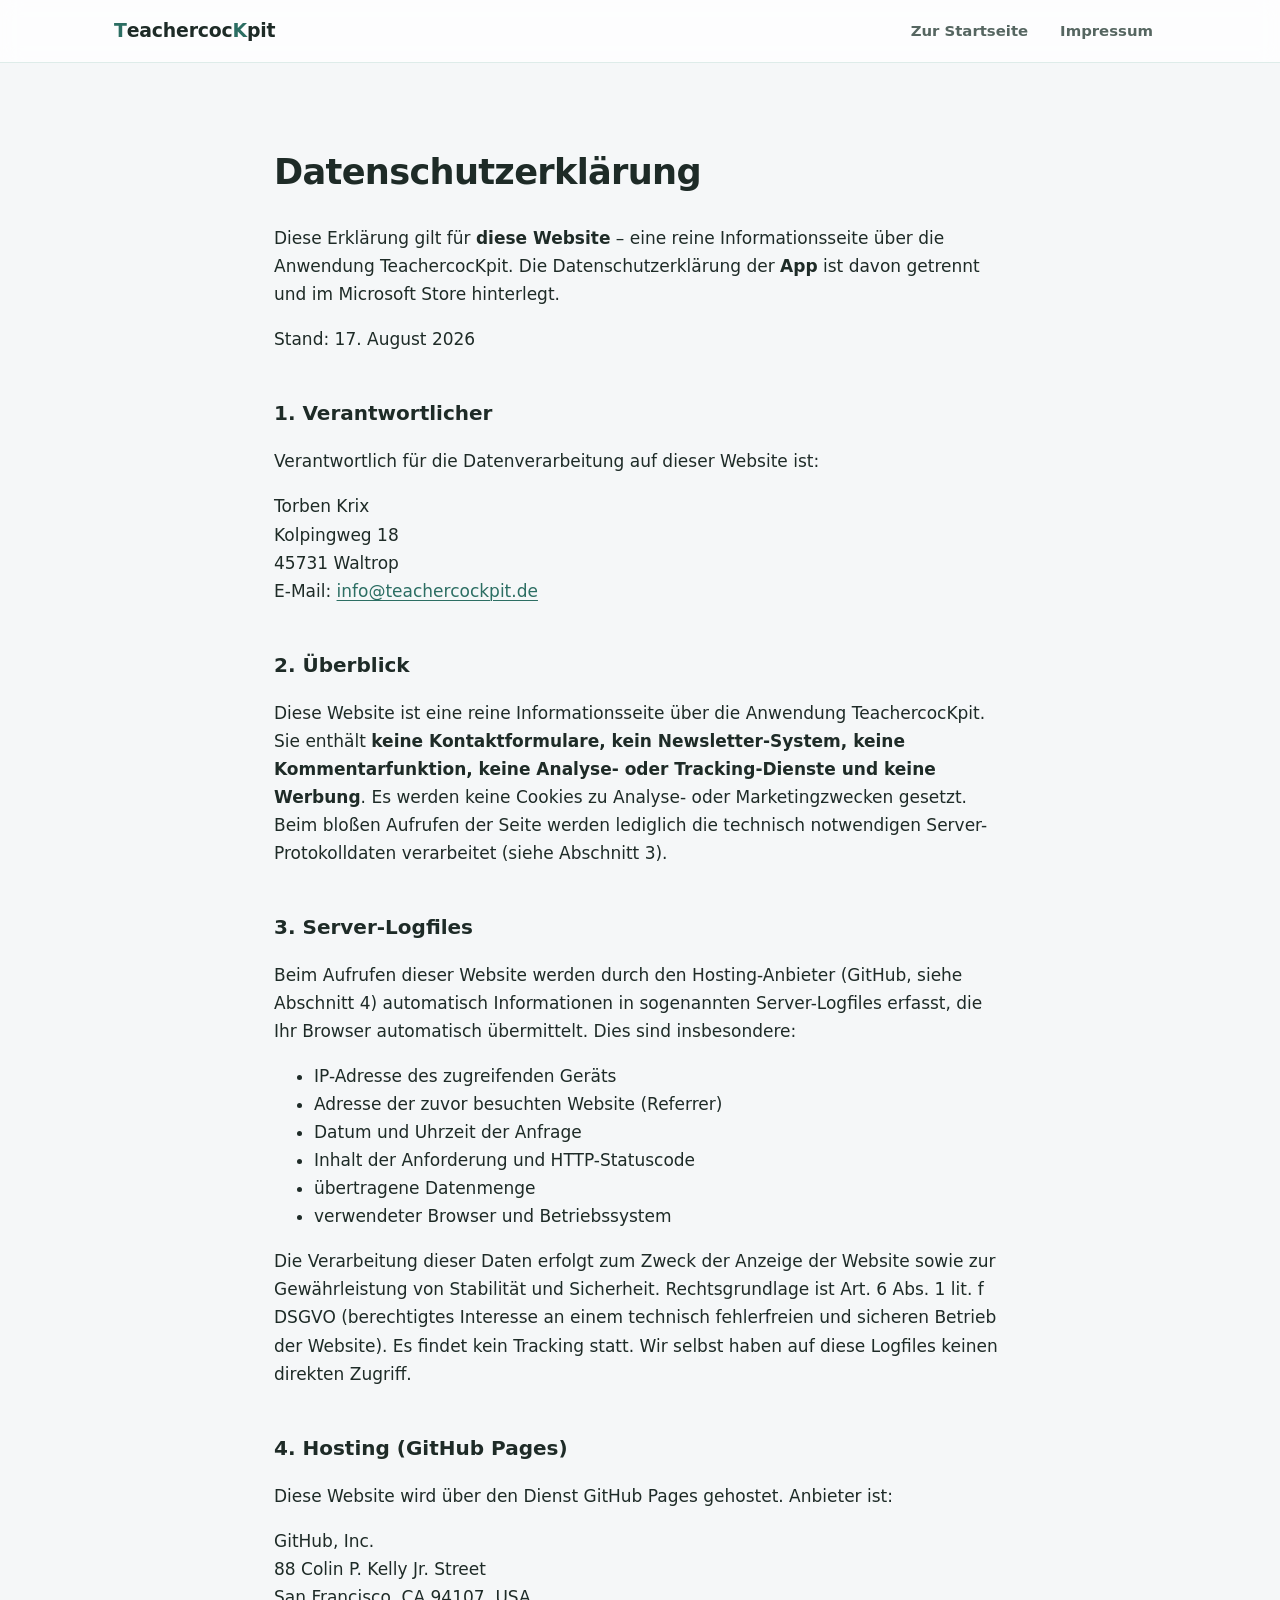
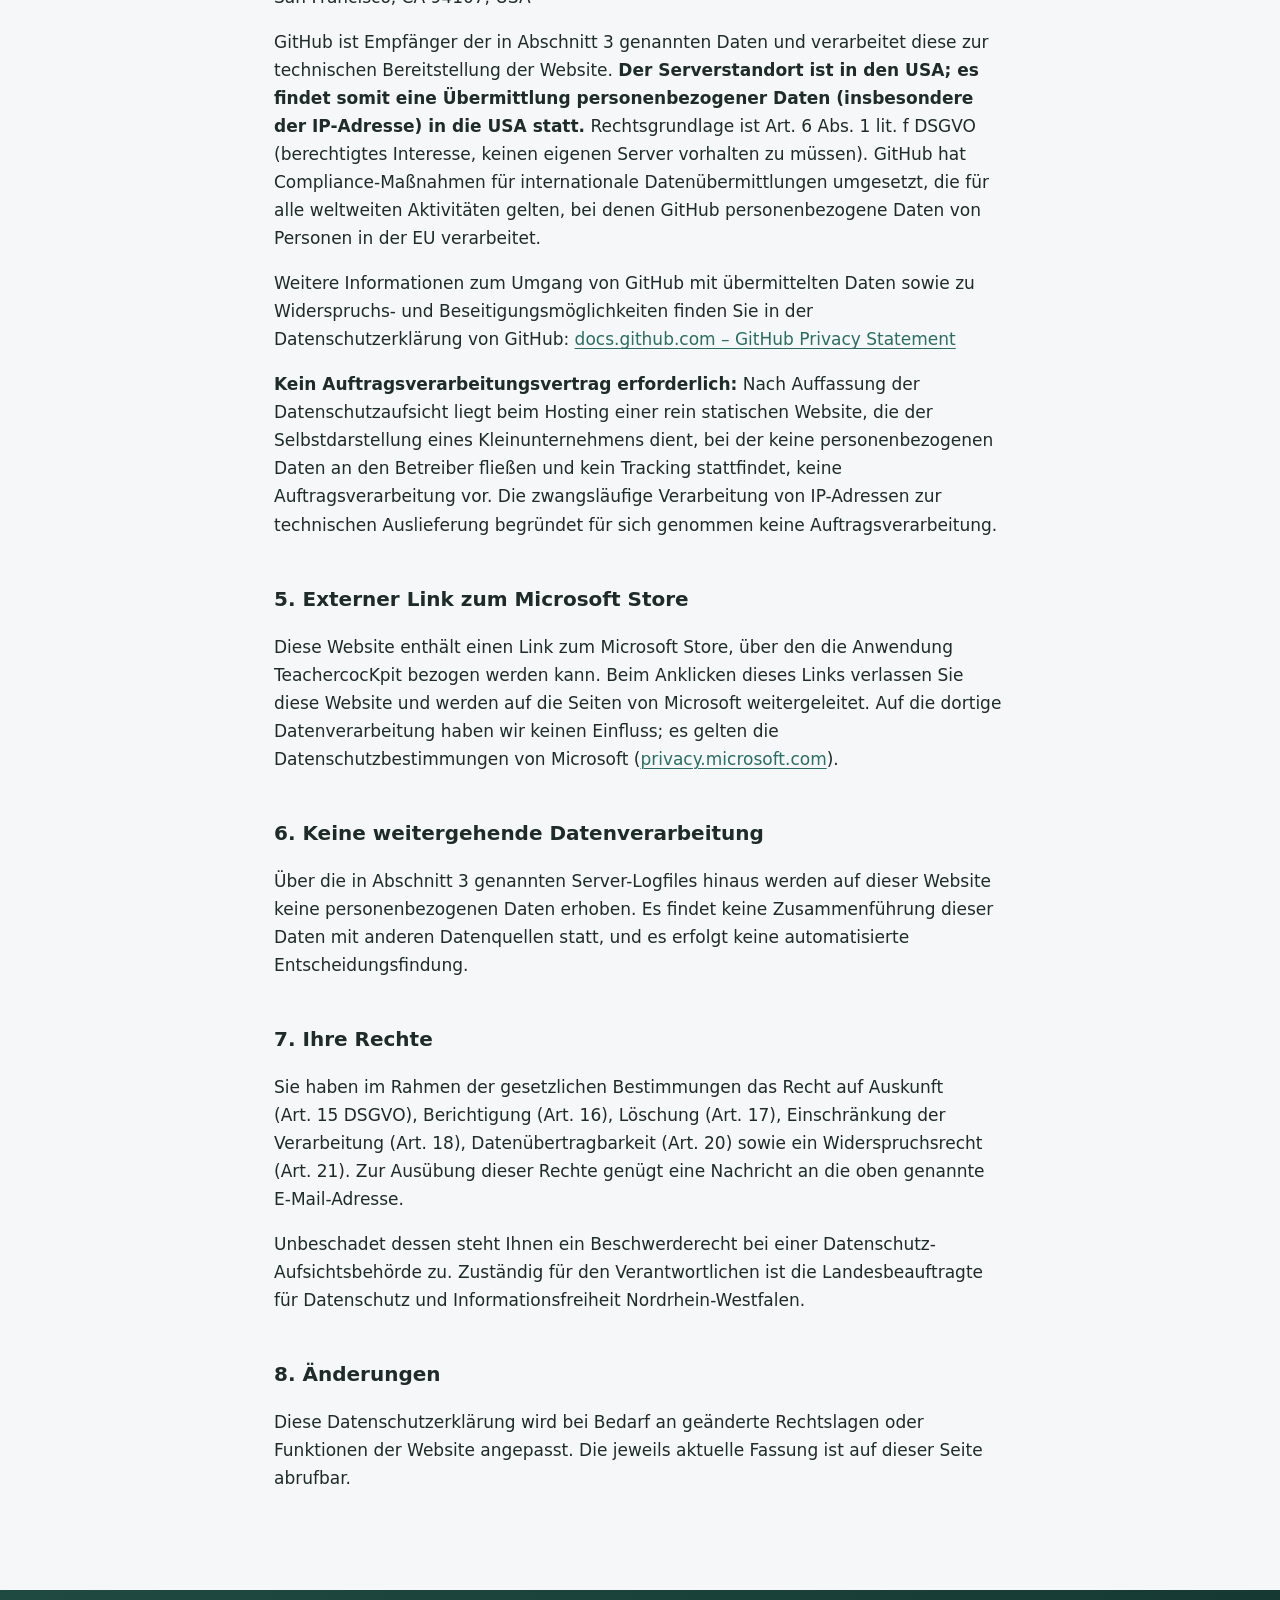
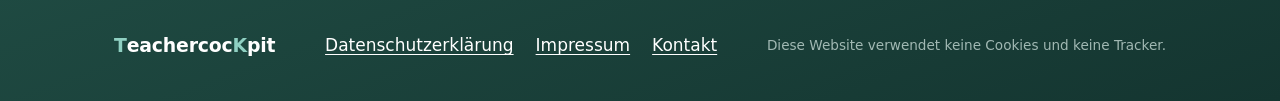
==== datenschutz.html @ 755e3675 "Add files via upload" ====
<!DOCTYPE html>
<html lang="de">
<head>
<meta charset="UTF-8">
<meta name="viewport" content="width=device-width, initial-scale=1.0">
<title>Datenschutzerklärung – TeachercocKpit</title>
<meta name="robots" content="noindex">
<link rel="stylesheet" href="style.css">
</head>
<body>

<header class="site-header">
  <div class="wrap">
    <a class="wordmark" href="index.html"><span class="tk">T</span>eachercoc<span class="tk">K</span>pit</a>
    <nav class="site-nav" aria-label="Hauptnavigation">
      <a href="index.html">Zur Startseite</a>
      <a href="impressum.html">Impressum</a>
    </nav>
  </div>
</header>

<main class="legal">
  <div class="wrap">

    

    <h1>Datenschutzerklärung</h1>
    <p class="legal-note">Diese Erklärung gilt für <strong>diese Website</strong> – eine reine Informationsseite über die
    Anwendung TeachercocKpit. Die Datenschutzerklärung der <strong>App</strong> ist davon getrennt und im
    Microsoft Store hinterlegt.</p>

    <p>Stand: 17. August 2026</p>

    <h2>1. Verantwortlicher</h2>
    <p>Verantwortlich für die Datenverarbeitung auf dieser Website ist:</p>
    <p>
      <span data-site="publisherName">Torben Krix</span><br>
      <span data-site="addressLine1">Kolpingweg 18</span><br>
      <span data-site="addressLine2">45731 Waltrop</span><br>
      E-Mail: <a data-mail href="mailto:info@teachercockpit.de">info@teachercockpit.de</a>
    </p>

    <h2>2. Überblick</h2>
    <p>Diese Website ist eine reine Informationsseite über die Anwendung TeachercocKpit. Sie enthält
    <strong>keine Kontaktformulare, kein Newsletter-System, keine Kommentarfunktion, keine Analyse- oder
    Tracking-Dienste und keine Werbung</strong>. Es werden keine Cookies zu Analyse- oder Marketingzwecken
    gesetzt. Beim bloßen Aufrufen der Seite werden lediglich die technisch notwendigen
    Server-Protokolldaten verarbeitet (siehe Abschnitt&nbsp;3).</p>

    <h2>3. Server-Logfiles</h2>
    <p>Beim Aufrufen dieser Website werden durch den Hosting-Anbieter (GitHub, siehe Abschnitt&nbsp;4)
    automatisch Informationen in sogenannten Server-Logfiles erfasst, die Ihr Browser automatisch
    übermittelt. Dies sind insbesondere:</p>
    <ul>
      <li>IP-Adresse des zugreifenden Geräts</li>
      <li>Adresse der zuvor besuchten Website (Referrer)</li>
      <li>Datum und Uhrzeit der Anfrage</li>
      <li>Inhalt der Anforderung und HTTP-Statuscode</li>
      <li>übertragene Datenmenge</li>
      <li>verwendeter Browser und Betriebssystem</li>
    </ul>
    <p>Die Verarbeitung dieser Daten erfolgt zum Zweck der Anzeige der Website sowie zur Gewährleistung
    von Stabilität und Sicherheit. Rechtsgrundlage ist Art.&nbsp;6 Abs.&nbsp;1 lit.&nbsp;f DSGVO
    (berechtigtes Interesse an einem technisch fehlerfreien und sicheren Betrieb der Website). Es findet
    kein Tracking statt. Wir selbst haben auf diese Logfiles keinen direkten Zugriff.</p>

    <h2>4. Hosting (GitHub Pages)</h2>
    <p>Diese Website wird über den Dienst GitHub&nbsp;Pages gehostet. Anbieter ist:</p>
    <p>GitHub, Inc.<br>
    88 Colin P. Kelly Jr. Street<br>
    San Francisco, CA 94107, USA</p>
    <p>GitHub ist Empfänger der in Abschnitt&nbsp;3 genannten Daten und verarbeitet diese zur technischen
    Bereitstellung der Website. <strong>Der Serverstandort ist in den USA; es findet somit eine Übermittlung
    personenbezogener Daten (insbesondere der IP-Adresse) in die USA statt.</strong> Rechtsgrundlage ist
    Art.&nbsp;6 Abs.&nbsp;1 lit.&nbsp;f DSGVO (berechtigtes Interesse, keinen eigenen Server vorhalten zu
    müssen). GitHub hat Compliance-Maßnahmen für internationale Datenübermittlungen umgesetzt, die für alle
    weltweiten Aktivitäten gelten, bei denen GitHub personenbezogene Daten von Personen in der EU
    verarbeitet.</p>
    <p>Weitere Informationen zum Umgang von GitHub mit übermittelten Daten sowie zu Widerspruchs- und
    Beseitigungsmöglichkeiten finden Sie in der Datenschutzerklärung von GitHub:
    <a href="https://docs.github.com/en/site-policy/privacy-policies/github-privacy-statement" target="_blank" rel="noopener">docs.github.com – GitHub Privacy Statement</a></p>
    <p><strong>Kein Auftragsverarbeitungsvertrag erforderlich:</strong> Nach Auffassung der
    Datenschutzaufsicht liegt beim Hosting einer rein statischen Website, die der Selbstdarstellung eines
    Kleinunternehmens dient, bei der keine personenbezogenen Daten an den Betreiber fließen und kein
    Tracking stattfindet, keine Auftragsverarbeitung vor. Die zwangsläufige Verarbeitung von IP-Adressen zur
    technischen Auslieferung begründet für sich genommen keine Auftragsverarbeitung.</p>

    <h2>5. Externer Link zum Microsoft Store</h2>
    <p>Diese Website enthält einen Link zum Microsoft Store, über den die Anwendung TeachercocKpit bezogen
    werden kann. Beim Anklicken dieses Links verlassen Sie diese Website und werden auf die Seiten von
    Microsoft weitergeleitet. Auf die dortige Datenverarbeitung haben wir keinen Einfluss; es gelten die
    Datenschutzbestimmungen von Microsoft
    (<a href="https://privacy.microsoft.com" target="_blank" rel="noopener">privacy.microsoft.com</a>).</p>

    <h2>6. Keine weitergehende Datenverarbeitung</h2>
    <p>Über die in Abschnitt&nbsp;3 genannten Server-Logfiles hinaus werden auf dieser Website keine
    personenbezogenen Daten erhoben. Es findet keine Zusammenführung dieser Daten mit anderen Datenquellen
    statt, und es erfolgt keine automatisierte Entscheidungsfindung.</p>

    <h2>7. Ihre Rechte</h2>
    <p>Sie haben im Rahmen der gesetzlichen Bestimmungen das Recht auf Auskunft (Art.&nbsp;15 DSGVO),
    Berichtigung (Art.&nbsp;16), Löschung (Art.&nbsp;17), Einschränkung der Verarbeitung (Art.&nbsp;18),
    Datenübertragbarkeit (Art.&nbsp;20) sowie ein Widerspruchsrecht (Art.&nbsp;21). Zur Ausübung dieser
    Rechte genügt eine Nachricht an die oben genannte E-Mail-Adresse.</p>
    <p>Unbeschadet dessen steht Ihnen ein Beschwerderecht bei einer Datenschutz-Aufsichtsbehörde zu.
    Zuständig für den Verantwortlichen ist die Landesbeauftragte für Datenschutz und Informationsfreiheit
    Nordrhein-Westfalen.</p>

    <h2>8. Änderungen</h2>
    <p>Diese Datenschutzerklärung wird bei Bedarf an geänderte Rechtslagen oder Funktionen der Website
    angepasst. Die jeweils aktuelle Fassung ist auf dieser Seite abrufbar.</p>

  </div>
</main>

<footer class="site-footer">
  <div class="wrap">
    <span class="wordmark"><span class="tk">T</span>eachercoc<span class="tk">K</span>pit</span>
    <nav aria-label="Rechtliches">
      <a href="datenschutz.html">Datenschutzerklärung</a>
      <a href="impressum.html">Impressum</a>
      <a href="index.html#kontakt">Kontakt</a>
    </nav>
    <small>Diese Website verwendet keine Cookies und keine Tracker.</small>
  </div>
</footer>

<script src="config.js"></script>
</body>
</html>
---- style.css ----
/* =========================================================================
   TeachercocKpit – gemeinsames Stylesheet (v2, modernisiert)
   Keine externen Fonts, keine CDNs, keine Tracker.
   ========================================================================= */
:root {
  --petrol: #2c6e63;
  --petrol-bright: #3a8f80;
  --petrol-dark: #1f4a42;
  --petrol-deep: #143530;
  --petrol-tint: #e9f1ef;
  --petrol-line: #cadfda;
  --bg: #f5f7f8;
  --card: #ffffff;
  --ink: #1e2b27;
  --ink-soft: #566661;
  --line: #e0e7e5;
  --radius: 16px;
  --radius-sm: 10px;
  --shadow: 0 1px 2px rgba(20, 53, 48, .05), 0 10px 30px rgba(20, 53, 48, .08);
  --shadow-lift: 0 2px 4px rgba(20, 53, 48, .06), 0 18px 44px rgba(20, 53, 48, .13);
  --grad-primary: linear-gradient(135deg, #358375, #245c53);
  --maxw: 1100px;
}

* { box-sizing: border-box; }
html { scroll-behavior: smooth; }

body {
  margin: 0;
  font-family: system-ui, -apple-system, "Segoe UI", Roboto, "Helvetica Neue", Arial, sans-serif;
  font-size: 17px;
  line-height: 1.65;
  color: var(--ink);
  background: var(--bg);
  -webkit-font-smoothing: antialiased;
}
::selection { background: var(--petrol); color: #fff; }

.wrap { max-width: var(--maxw); margin: 0 auto; padding: 0 24px; }

a { color: var(--petrol); text-decoration-thickness: 1px; text-underline-offset: 3px; }
a:hover { color: var(--petrol-dark); }
:focus-visible { outline: 3px solid var(--petrol); outline-offset: 2px; border-radius: 4px; }

/* --- Wortmarke ----------------------------------------------------------- */
.wordmark {
  font-weight: 700; letter-spacing: -0.01em; color: var(--ink);
  text-decoration: none; font-size: 1.18rem; white-space: nowrap;
}
.wordmark .tk { color: var(--petrol); font-weight: 800; }

/* --- Kopfzeile ----------------------------------------------------------- */
.site-header {
  position: sticky; top: 0; z-index: 20;
  background: rgba(255, 255, 255, .78);
  backdrop-filter: blur(10px) saturate(1.2);
  -webkit-backdrop-filter: blur(10px) saturate(1.2);
  border-bottom: 1px solid rgba(202, 223, 218, .6);
}
.site-header .wrap {
  display: flex; align-items: center; justify-content: space-between;
  min-height: 62px; gap: 16px;
}
.site-nav { display: flex; gap: 6px; flex-wrap: wrap; }
.site-nav a {
  color: var(--ink-soft); text-decoration: none; font-size: .93rem; font-weight: 550;
  padding: 6px 13px; border-radius: 999px;
  transition: background .18s ease, color .18s ease;
}
.site-nav a:hover { color: var(--petrol-dark); background: var(--petrol-tint); }

/* --- Buttons ------------------------------------------------------------- */
.btn {
  display: inline-block; padding: 13px 26px; border-radius: 999px;
  font-weight: 620; font-size: 1rem; text-decoration: none;
  border: 1.5px solid transparent; cursor: pointer;
  transition: transform .18s ease, box-shadow .18s ease, background .18s ease;
}
.btn-primary {
  background: var(--grad-primary); color: #fff;
  box-shadow: 0 2px 6px rgba(31, 74, 66, .28), 0 8px 22px rgba(31, 74, 66, .22);
}
.btn-primary:hover {
  color: #fff; transform: translateY(-2px);
  box-shadow: 0 4px 10px rgba(31, 74, 66, .3), 0 14px 32px rgba(31, 74, 66, .28);
}
.btn-primary.is-pending {
  background: linear-gradient(135deg, #6c7b76, #566661);
  cursor: default; pointer-events: none; box-shadow: none;
}
.btn-secondary {
  background: rgba(255, 255, 255, .7); color: var(--petrol-dark);
  border-color: var(--petrol-line);
}
.btn-secondary:hover { background: var(--petrol-tint); border-color: var(--petrol); transform: translateY(-2px); }

/* --- Hero ---------------------------------------------------------------- */
.hero { position: relative; padding: 88px 0 72px; overflow: hidden; }
.hero::before {
  content: ""; position: absolute; inset: 0; pointer-events: none;
  background:
    radial-gradient(640px 420px at 82% 8%, rgba(58, 143, 128, .16), transparent 65%),
    radial-gradient(520px 380px at 4% 96%, rgba(44, 110, 99, .1), transparent 65%);
}
.hero::after {
  content: ""; position: absolute; inset: 0; pointer-events: none; opacity: .5;
  background-image: radial-gradient(rgba(44, 110, 99, .14) 1px, transparent 1.5px);
  background-size: 26px 26px;
  mask-image: radial-gradient(700px 480px at 78% 22%, #000 0%, transparent 72%);
  -webkit-mask-image: radial-gradient(700px 480px at 78% 22%, #000 0%, transparent 72%);
}
.hero .wrap {
  position: relative;
  display: grid; grid-template-columns: 1.05fr .95fr; gap: 56px; align-items: center;
}
.eyebrow {
  display: inline-flex; align-items: center; gap: 8px;
  font-size: .8rem; font-weight: 650; letter-spacing: .08em; text-transform: uppercase;
  color: var(--petrol-dark); background: rgba(255, 255, 255, .75);
  border: 1px solid var(--petrol-line);
  padding: 6px 14px; border-radius: 999px; margin-bottom: 22px;
  box-shadow: 0 1px 3px rgba(20, 53, 48, .06);
}
.eyebrow::before {
  content: ""; width: 8px; height: 8px; border-radius: 50%;
  background: var(--petrol-bright); flex: none;
  box-shadow: 0 0 0 3px rgba(58, 143, 128, .2);
}
.hero h1 {
  font-size: clamp(2.2rem, 4.8vw, 3.4rem);
  line-height: 1.08; letter-spacing: -0.028em; margin: 0 0 20px; font-weight: 760;
}
.hero h1 .accent {
  color: var(--petrol);
  background: linear-gradient(180deg, transparent 78%, rgba(58, 143, 128, .28) 78%, rgba(58, 143, 128, .28) 94%, transparent 94%);
  padding: 0 .04em;
}
.hero p.lead { font-size: 1.16rem; color: var(--ink-soft); margin: 0 0 30px; max-width: 33em; }
.hero-actions { display: flex; gap: 14px; flex-wrap: wrap; }

/* Fensterrahmen für Screenshots / Platzhalter */
.window {
  background: var(--card); border: 1px solid var(--line);
  border-radius: var(--radius); box-shadow: var(--shadow); overflow: hidden;
  transition: transform .25s ease, box-shadow .25s ease;
}
.hero .window { transform: rotate(.6deg); box-shadow: var(--shadow-lift); }
.hero .window:hover { transform: rotate(0deg) translateY(-3px); }
.window-bar {
  display: flex; align-items: center; gap: 6px;
  padding: 10px 14px; border-bottom: 1px solid var(--line);
  background: linear-gradient(180deg, #fbfcfc, #f3f6f5);
}
.window-bar i { width: 10px; height: 10px; border-radius: 50%; display: inline-block; }
.window-bar i:nth-child(1) { background: #e8a9a0; }
.window-bar i:nth-child(2) { background: #ecd3a0; }
.window-bar i:nth-child(3) { background: #a9cfc4; }
.window img { display: block; width: 100%; height: auto; }
.shot-placeholder {
  aspect-ratio: 16 / 10; display: grid; place-items: center;
  background:
    radial-gradient(420px 260px at 20% 15%, rgba(58, 143, 128, .14), transparent 70%),
    linear-gradient(150deg, var(--petrol-tint) 0%, #f7fbfa 65%);
  color: var(--petrol-dark); font-size: .92rem; font-weight: 550;
  text-align: center; padding: 12px;
}

/* --- Vertrauensband ------------------------------------------------------ */
.trust {
  border-top: 1px solid var(--line); border-bottom: 1px solid var(--line);
  background: var(--card); padding: 18px 0; position: relative;
}
.trust ul {
  list-style: none; margin: 0; padding: 0;
  display: flex; flex-wrap: wrap; gap: 10px 12px; justify-content: center;
}
.trust li {
  font-size: .92rem; color: var(--petrol-dark); font-weight: 570;
  display: flex; align-items: center; gap: 8px;
  background: var(--petrol-tint); border: 1px solid var(--petrol-line);
  padding: 6px 16px; border-radius: 999px;
}
.trust li::before { content: "✓"; color: var(--petrol); font-weight: 800; }

/* --- Abschnitte ---------------------------------------------------------- */
section { padding: 84px 0; }
section.alt { background: var(--card); border-top: 1px solid var(--line); border-bottom: 1px solid var(--line); }
.section-head { max-width: 46em; margin-bottom: 44px; }
.section-eyebrow {
  display: block; font-size: .8rem; font-weight: 680; letter-spacing: .1em;
  text-transform: uppercase; color: var(--petrol-bright); margin-bottom: 10px;
}
.section-head h2 {
  font-size: clamp(1.6rem, 3vw, 2.15rem); letter-spacing: -0.022em; margin: 0 0 12px; font-weight: 730;
}
.section-head p { color: var(--ink-soft); margin: 0; font-size: 1.05rem; }

/* Funktions-Karten */
.grid { display: grid; gap: 22px; }
.grid.cols-3 { grid-template-columns: repeat(3, 1fr); }
.grid.cols-2 { grid-template-columns: repeat(2, 1fr); }
.card {
  position: relative; background: var(--card); border: 1px solid var(--line);
  border-radius: var(--radius); padding: 26px; overflow: hidden;
  transition: transform .22s ease, box-shadow .22s ease, border-color .22s ease;
}
.card::before {
  content: ""; position: absolute; left: 0; top: 0; right: 0; height: 3px;
  background: var(--grad-primary); opacity: 0; transition: opacity .22s ease;
}
.card:hover {
  transform: translateY(-4px); box-shadow: var(--shadow-lift); border-color: var(--petrol-line);
}
.card:hover::before { opacity: 1; }
section.alt .card { background: var(--bg); }
.card h3 { margin: 0 0 8px; font-size: 1.08rem; letter-spacing: -0.01em; }
.card p { margin: 0; color: var(--ink-soft); font-size: .95rem; }
.card .tag {
  display: inline-block; font-size: .73rem; font-weight: 680;
  color: var(--petrol); letter-spacing: .07em; text-transform: uppercase;
  background: var(--petrol-tint); border-radius: 999px; padding: 3px 11px;
  margin-bottom: 12px;
}

/* Screenshot-Raster */
.shots { display: grid; grid-template-columns: 1fr 1fr; gap: 28px; }
.shots figure { margin: 0; }
.shots .window:hover { transform: translateY(-4px); box-shadow: var(--shadow-lift); }
.shots figcaption { font-size: .9rem; color: var(--ink-soft); margin-top: 12px; padding-left: 4px; }
.shots figcaption strong { color: var(--ink); font-weight: 640; }
/* --- Vergrößern per Klick (Lightbox, ohne Fremdbibliothek) -----------------
   Nötig, weil die Seite auf 1100 px Inhaltsbreite begrenzt ist: Auch auf einem
   großen Monitor wird ein Screenshot dort nicht größer, sondern nur der Rand
   breiter. Gemessen landet die 13-px-Schrift der App in der zweispaltigen
   Galerie bei ~5 px. Im Overlay wird das Bild bis zur vollen Fensterhöhe
   gezeigt — damit ist jedes Detail lesbar. */
.zoomable { display: block; position: relative; cursor: zoom-in; }
.zoomable::after {
  content: "⤢"; position: absolute; right: 10px; bottom: 10px;
  width: 32px; height: 32px; display: grid; place-items: center;
  background: rgba(255, 255, 255, .94); color: var(--petrol-dark);
  border: 1px solid var(--petrol-line); border-radius: 8px;
  font-size: 1.05rem; opacity: 0; transition: opacity .18s ease;
  box-shadow: 0 2px 8px rgba(20, 53, 48, .12);
}
.window:hover .zoomable::after,
.zoomable:focus-visible::after { opacity: 1; }

.lightbox {
  position: fixed; inset: 0; z-index: 100; display: none;
  background: rgba(15, 34, 31, .93);
  padding: 24px; place-items: center;
  backdrop-filter: blur(3px); -webkit-backdrop-filter: blur(3px);
}
.lightbox[open], .lightbox.is-open { display: grid; }
.lightbox img {
  max-width: 100%; max-height: calc(100vh - 128px);
  width: auto; height: auto; display: block;
  border-radius: 10px; box-shadow: 0 24px 70px rgba(0, 0, 0, .5);
  background: #fff;
}
.lightbox figcaption {
  color: #dfece8; font-size: .95rem; text-align: center;
  margin-top: 16px; max-width: 70ch;
}
.lightbox-close {
  position: absolute; top: 18px; right: 22px;
  width: 44px; height: 44px; border-radius: 50%;
  background: rgba(255, 255, 255, .12); color: #fff;
  border: 1px solid rgba(255, 255, 255, .3);
  font-size: 1.4rem; line-height: 1; cursor: pointer;
  display: grid; place-items: center;
  transition: background .18s ease;
}
.lightbox-close:hover { background: rgba(255, 255, 255, .24); }
.lightbox-hint {
  position: absolute; bottom: 20px; left: 0; right: 0;
  text-align: center; color: rgba(255, 255, 255, .55); font-size: .84rem;
}
body.lightbox-offen { overflow: hidden; }

/* --- Schultag: Text schmal, Bild über die volle Breite ---------------------
   Bewusst NICHT nebeneinander: Gemessen wäre ein Screenshot dann nur ~530 px breit,
   die 13-px-Schrift der App also auf 4,8 px geschrumpft — unlesbar. Über die volle
   Spaltenbreite (1052 px) landen die 1280-px-Bilder bei Faktor ~0,82; die App-Schrift
   bleibt bei rund 11 px und damit erkennbar. */
.steps { display: flex; flex-direction: column; gap: 72px; }
.step { display: block; }
.step .step-text { max-width: 46em; margin-bottom: 26px; }
.step .window:hover { transform: translateY(-3px); box-shadow: var(--shadow-lift); }
.step-num {
  display: inline-block; font-size: .78rem; font-weight: 700; letter-spacing: .09em;
  text-transform: uppercase; color: var(--petrol);
  background: var(--petrol-tint); border: 1px solid var(--petrol-line);
  padding: 4px 13px; border-radius: 999px; margin-bottom: 14px;
}
.step-text h3 { font-size: 1.42rem; letter-spacing: -0.02em; margin: 0 0 12px; font-weight: 720; }
.step-text p { color: var(--ink-soft); margin: 0 0 12px; }
.step-text .step-note {
  font-size: .93rem; border-left: 3px solid var(--petrol-line);
  padding-left: 14px; margin-bottom: 0; color: var(--ink-soft);
}

/* Karten ohne Hover-Effekt (Abgrenzungs-Abschnitt) */
.card.plain:hover { transform: none; box-shadow: none; border-color: var(--line); }
.card.plain:hover::before { opacity: 0; }
.card-note { font-size: .88rem; color: var(--ink-soft); margin-top: 14px; }
.plain-list { margin: 0; padding-left: 20px; color: var(--ink-soft); font-size: .95rem; }
.plain-list li { margin-bottom: 7px; }
.plain-list strong { color: var(--ink); font-weight: 640; }
.contact-note { font-size: .92rem; color: var(--ink-soft); margin-top: 18px !important; }

/* --- Signatur: "Deine Daten bleiben hier" -------------------------------- */
.local-diagram {
  display: grid; grid-template-columns: 1fr auto 1fr; gap: 30px; align-items: center;
}
.device {
  position: relative; background: var(--card);
  border: 2px solid var(--petrol); border-radius: 20px; padding: 26px;
  box-shadow: 0 0 0 6px rgba(58, 143, 128, .1), var(--shadow-lift);
}
.device h4 {
  margin: 0 0 16px; font-size: .98rem; color: var(--petrol-dark);
  display: flex; align-items: center; gap: 9px;
}
.device h4::before { content: "💻"; }
.chips { display: flex; flex-wrap: wrap; gap: 8px; }
.chip {
  font-size: .84rem; font-weight: 550; color: var(--petrol-dark);
  background: var(--petrol-tint); border: 1px solid var(--petrol-line);
  border-radius: 999px; padding: 5px 13px;
}
.no-flow {
  text-align: center; color: var(--ink-soft); font-size: .9rem; font-weight: 640;
}
.no-flow .barrier {
  display: block; font-size: 1.7rem; color: var(--petrol); margin-bottom: 6px;
}
.cloud-crossed {
  border: 2px dashed var(--petrol-line); border-radius: 20px; padding: 26px;
  color: var(--ink-soft); background: rgba(255, 255, 255, .5);
}
.cloud-crossed h4 { margin: 0 0 10px; font-size: .98rem; }
.cloud-crossed ul { margin: 0; padding-left: 20px; font-size: .9rem; }
.cloud-crossed li { margin-bottom: 3px; }

/* Fächer-Chips */
.subject-chips { display: flex; flex-wrap: wrap; gap: 10px; margin-top: 8px; }
.subject-chips .chip {
  font-size: .93rem; padding: 7px 17px;
  transition: background .18s ease, border-color .18s ease, transform .18s ease;
}
.subject-chips .chip:hover {
  background: #dcebe7; border-color: var(--petrol); transform: translateY(-1px);
}

/* Preis */
.price-cards { display: grid; grid-template-columns: 1fr 1fr; gap: 26px; max-width: 840px; }
.price-card {
  position: relative; background: var(--card); border: 1px solid var(--line);
  border-radius: var(--radius); padding: 34px 30px;
  transition: transform .22s ease, box-shadow .22s ease;
}
.price-card:hover { transform: translateY(-4px); box-shadow: var(--shadow-lift); }
.price-card.featured {
  border: 2px solid var(--petrol);
  background:
    radial-gradient(360px 220px at 100% 0%, rgba(58, 143, 128, .1), transparent 70%),
    var(--card);
  box-shadow: var(--shadow-lift);
}
.price-card.featured .ribbon {
  position: absolute; top: -13px; right: 24px;
  font-size: .74rem; font-weight: 700; letter-spacing: .06em; text-transform: uppercase;
  color: #fff; background: var(--grad-primary);
  padding: 4px 14px; border-radius: 999px;
  box-shadow: 0 3px 10px rgba(31, 74, 66, .3);
}
.price-card h3 { margin: 0 0 6px; font-size: 1.15rem; }
.price-card .amount {
  font-size: 1.55rem; font-weight: 750; letter-spacing: -0.02em;
  color: var(--petrol-dark); margin: 6px 0 18px;
}
/* Einführungspreis groß, regulärer Preis daneben durchgestrichen (aus config.js) */
.price-now { color: var(--petrol-dark); }
.price-was {
  margin-left: 12px; font-size: .92rem; font-weight: 550;
  color: var(--ink-soft); text-decoration: line-through; text-decoration-thickness: 1.5px;
  letter-spacing: 0;
}
.intro-badge {
  display: inline-block; font-size: .74rem; font-weight: 700; letter-spacing: .06em;
  text-transform: uppercase; color: #fff; background: var(--grad-primary);
  padding: 3px 12px; border-radius: 999px; margin-bottom: 10px;
}
.price-card ul { margin: 0 0 24px; padding-left: 20px; color: var(--ink-soft); font-size: .95rem; }
.price-card li { margin-bottom: 5px; }
.note { font-size: .92rem; color: var(--ink-soft); margin-top: 24px; max-width: 46em; }

/* Hinweiskasten "noch nicht im Store" — blendet sich aus, sobald storeUrl gesetzt ist */
.store-status {
  display: flex; gap: 16px; align-items: flex-start;
  background: var(--petrol-tint); border: 1px solid var(--petrol-line);
  border-radius: var(--radius); padding: 20px 24px;
  margin-top: 30px; max-width: 62em;
  font-size: .95rem; color: var(--ink-soft); line-height: 1.6;
}
.store-status strong { color: var(--petrol-dark); display: block; margin-bottom: 3px; }
.store-status-icon { font-size: 1.4rem; line-height: 1.2; color: var(--petrol); flex: none; }

/* FAQ */
.faq details {
  background: var(--card); border: 1px solid var(--line);
  border-radius: var(--radius-sm); padding: 0 24px; margin-bottom: 12px;
  transition: border-color .18s ease, box-shadow .18s ease;
}
.faq details:hover { border-color: var(--petrol-line); }
.faq details[open] { border-color: var(--petrol); box-shadow: var(--shadow); }
.faq summary {
  cursor: pointer; font-weight: 620; padding: 18px 0; list-style: none;
  display: flex; justify-content: space-between; align-items: center; gap: 12px;
}
.faq summary::-webkit-details-marker { display: none; }
.faq summary::after {
  content: "+"; color: var(--petrol); font-size: 1.35rem; font-weight: 400;
  transition: transform .2s ease;
}
.faq details[open] summary::after { content: "+"; transform: rotate(45deg); }
.faq details p { margin: 0 0 20px; color: var(--ink-soft); }

/* Kontakt */
.contact-box {
  position: relative; overflow: hidden;
  background:
    radial-gradient(480px 280px at 88% -10%, rgba(58, 143, 128, .18), transparent 70%),
    linear-gradient(150deg, var(--petrol-tint), #f2f8f6);
  border: 1px solid var(--petrol-line);
  border-radius: 20px; padding: 44px 32px; text-align: center;
  box-shadow: var(--shadow);
}
.contact-box p { margin: 0 0 8px; }

/* --- Fußzeile ------------------------------------------------------------ */
.site-footer {
  background: linear-gradient(160deg, var(--petrol-dark), var(--petrol-deep));
  color: #cfe2dd; padding: 40px 0;
}
.site-footer .wrap {
  display: flex; justify-content: space-between; align-items: center;
  flex-wrap: wrap; gap: 16px;
}
.site-footer a { color: #fff; }
.site-footer nav { display: flex; gap: 22px; flex-wrap: wrap; }
.site-footer .wordmark { color: #fff; }
.site-footer .wordmark .tk { color: #8fd0c2; }
.site-footer small { font-size: .85rem; opacity: .75; }

/* --- Scroll-Reveal (JS fügt .reveal hinzu; ohne JS alles sichtbar) ------- */
.reveal { opacity: 0; transform: translateY(18px); transition: opacity .55s ease, transform .55s ease; }
.reveal.in { opacity: 1; transform: none; }

/* --- Rechtsseiten -------------------------------------------------------- */
.legal { padding: 56px 0 80px; }
.legal .wrap { max-width: 780px; }
.legal h1 { font-size: clamp(1.7rem, 3vw, 2.2rem); letter-spacing: -0.02em; }
.legal h2 { font-size: 1.25rem; margin-top: 2.2em; }
.legal h3 { font-size: 1.05rem; margin-top: 1.6em; }
.legal .placeholder-warning {
  background: #fdf3e7; border: 1px solid #ecd4b3; color: #7a5a2e;
  border-radius: var(--radius-sm); padding: 16px 20px; font-size: .95rem; margin-bottom: 32px;
}

/* --- Bewegungsreduktion & Responsiv -------------------------------------- */
@media (prefers-reduced-motion: reduce) {
  html { scroll-behavior: auto; }
  * { animation: none !important; transition: none !important; }
  .reveal { opacity: 1; transform: none; }
}
@media (max-width: 900px) {
  .hero .wrap { grid-template-columns: 1fr; gap: 40px; }
  .hero .window { transform: none; }
  .grid.cols-3 { grid-template-columns: 1fr 1fr; }
  .local-diagram { grid-template-columns: 1fr; }
  .no-flow { padding: 4px 0; }
  .steps { gap: 52px; }
}
@media (max-width: 620px) {
  .grid.cols-3, .grid.cols-2, .shots, .price-cards { grid-template-columns: 1fr; }
  .site-nav { display: none; }
  section { padding: 56px 0; }
  .hero { padding: 64px 0 52px; }
  .step-text h3 { font-size: 1.24rem; }
}
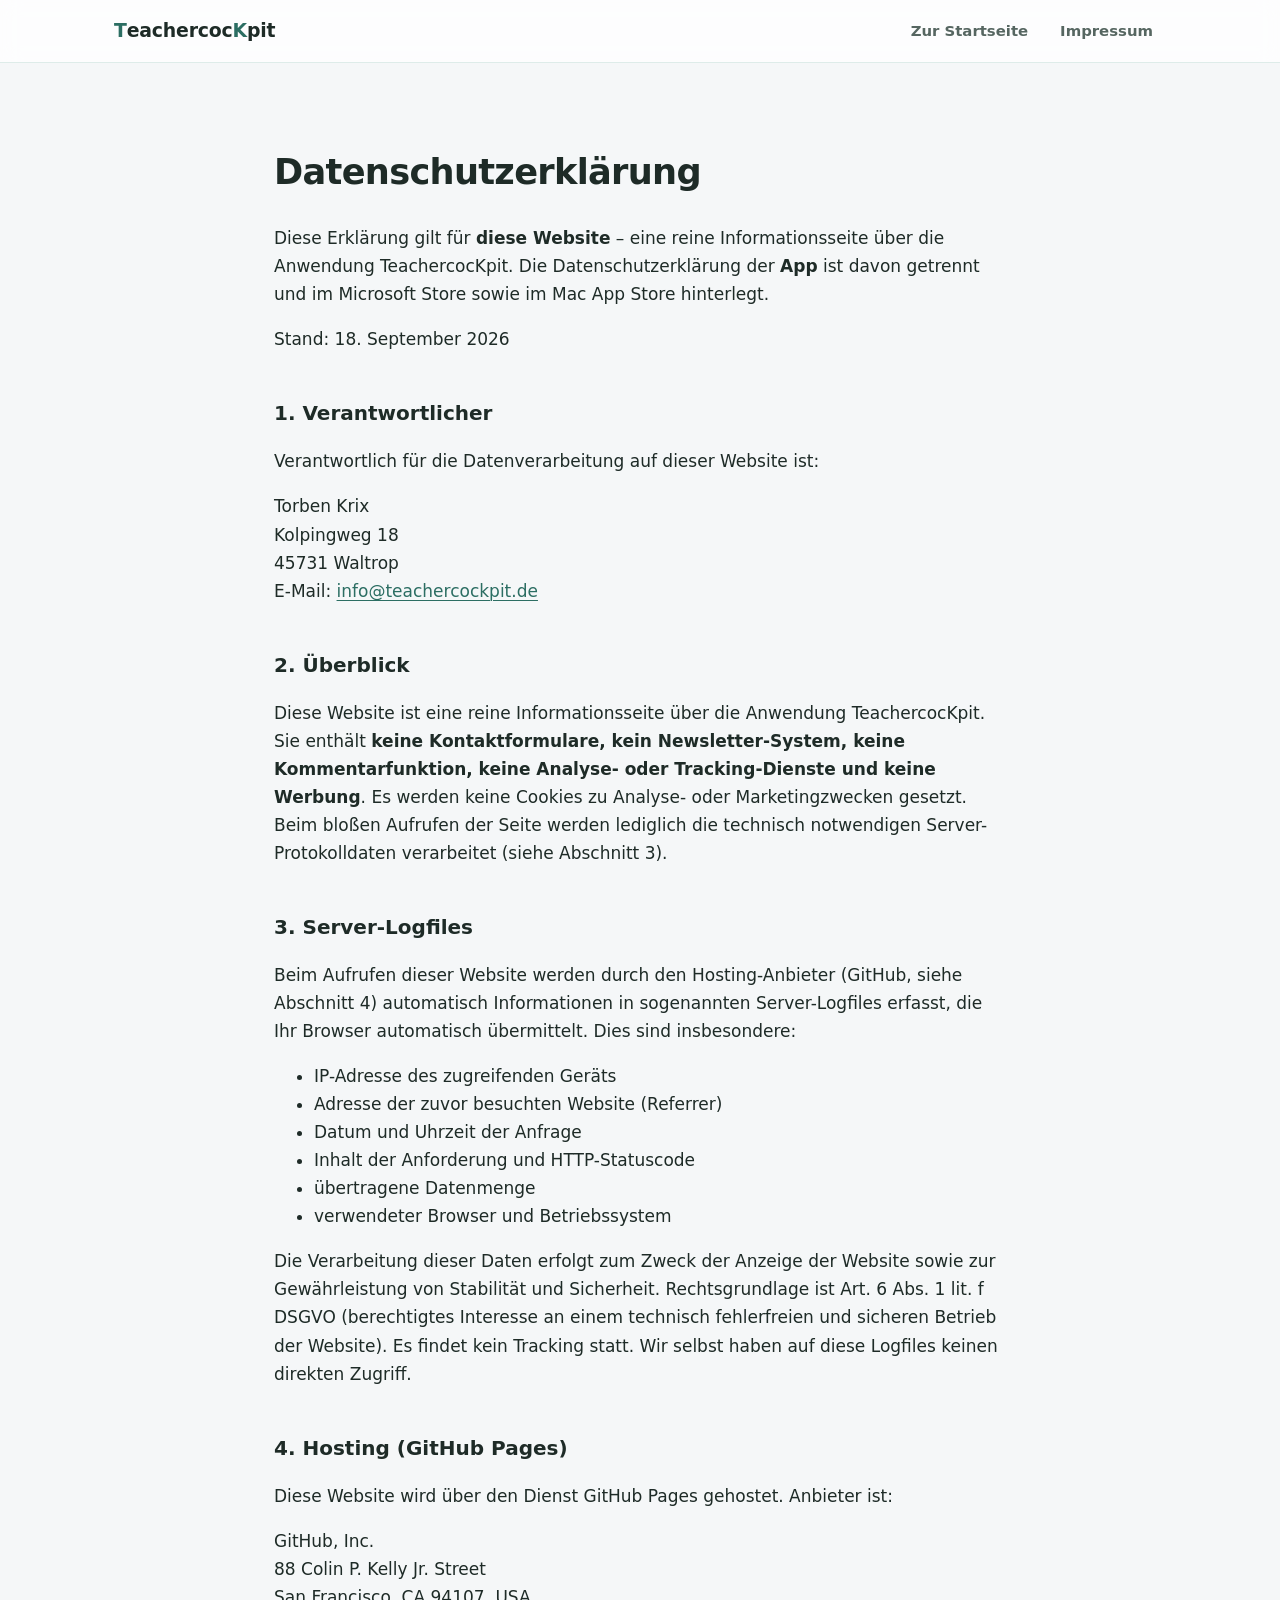
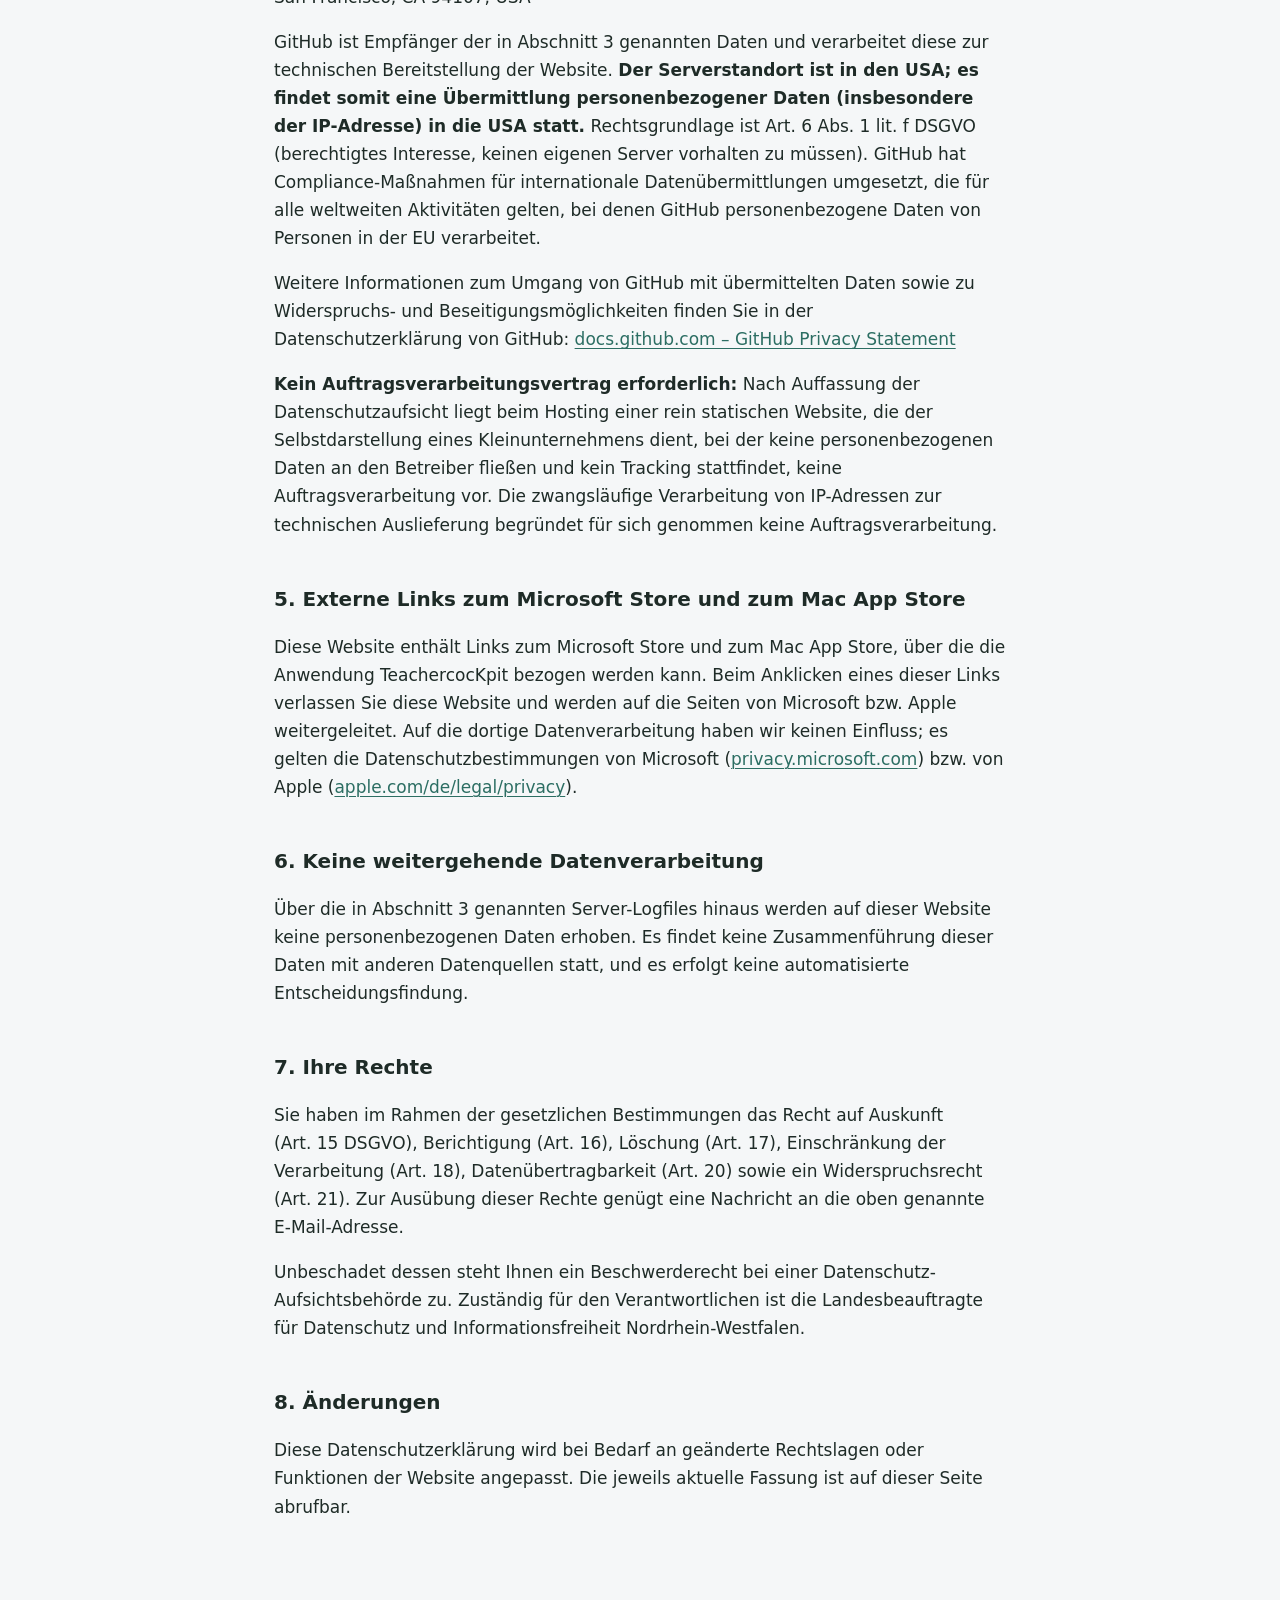
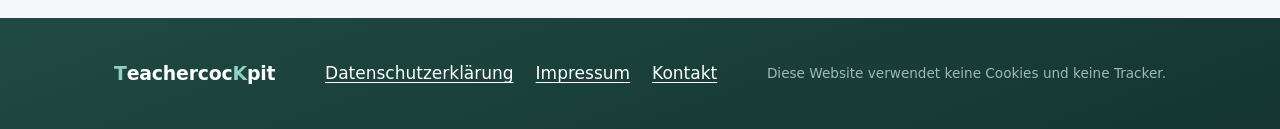
==== commit b4cb73d0: "Add files via upload" ====
--- a/datenschutz.html
+++ b/datenschutz.html
@@ -5,6 +5,10 @@
 <meta name="viewport" content="width=device-width, initial-scale=1.0">
 <title>Datenschutzerklärung – TeachercocKpit</title>
 <meta name="robots" content="noindex">
+<link rel="canonical" href="https://teachercockpit.de/datenschutz.html">
+<link rel="icon" href="favicon.ico" sizes="any">
+<link rel="apple-touch-icon" href="apple-touch-icon.png">
+<meta name="theme-color" content="#2c6e63">
 <link rel="stylesheet" href="style.css">
 </head>
 <body>
@@ -27,9 +31,9 @@
     <h1>Datenschutzerklärung</h1>
     <p class="legal-note">Diese Erklärung gilt für <strong>diese Website</strong> – eine reine Informationsseite über die
     Anwendung TeachercocKpit. Die Datenschutzerklärung der <strong>App</strong> ist davon getrennt und im
-    Microsoft Store hinterlegt.</p>
+    Microsoft Store sowie im Mac App Store hinterlegt.</p>
 
-    <p>Stand: 17. August 2026</p>
+    <p>Stand: 18. September 2026</p>
 
     <h2>1. Verantwortlicher</h2>
     <p>Verantwortlich für die Datenverarbeitung auf dieser Website ist:</p>
@@ -85,12 +89,13 @@
     Tracking stattfindet, keine Auftragsverarbeitung vor. Die zwangsläufige Verarbeitung von IP-Adressen zur
     technischen Auslieferung begründet für sich genommen keine Auftragsverarbeitung.</p>
 
-    <h2>5. Externer Link zum Microsoft Store</h2>
-    <p>Diese Website enthält einen Link zum Microsoft Store, über den die Anwendung TeachercocKpit bezogen
-    werden kann. Beim Anklicken dieses Links verlassen Sie diese Website und werden auf die Seiten von
-    Microsoft weitergeleitet. Auf die dortige Datenverarbeitung haben wir keinen Einfluss; es gelten die
-    Datenschutzbestimmungen von Microsoft
-    (<a href="https://privacy.microsoft.com" target="_blank" rel="noopener">privacy.microsoft.com</a>).</p>
+    <h2>5. Externe Links zum Microsoft Store und zum Mac App Store</h2>
+    <p>Diese Website enthält Links zum Microsoft Store und zum Mac App Store, über die die Anwendung
+    TeachercocKpit bezogen werden kann. Beim Anklicken eines dieser Links verlassen Sie diese Website und werden
+    auf die Seiten von Microsoft bzw. Apple weitergeleitet. Auf die dortige Datenverarbeitung haben wir keinen
+    Einfluss; es gelten die Datenschutzbestimmungen von Microsoft
+    (<a href="https://privacy.microsoft.com" target="_blank" rel="noopener">privacy.microsoft.com</a>) bzw. von Apple
+    (<a href="https://www.apple.com/de/legal/privacy/" target="_blank" rel="noopener">apple.com/de/legal/privacy</a>).</p>
 
     <h2>6. Keine weitergehende Datenverarbeitung</h2>
     <p>Über die in Abschnitt&nbsp;3 genannten Server-Logfiles hinaus werden auf dieser Website keine
--- a/style.css
+++ b/style.css
@@ -24,6 +24,9 @@
 
 * { box-sizing: border-box; }
 html { scroll-behavior: smooth; }
+/* Ankersprünge landen sonst unter dem sticky Header (mobil zweizeilig, daher mehr). */
+section[id], div[id] { scroll-margin-top: 76px; }
+@media (max-width: 620px) { section[id], div[id] { scroll-margin-top: 112px; } }
 
 body {
   margin: 0;
@@ -137,6 +140,10 @@
 }
 .hero p.lead { font-size: 1.16rem; color: var(--ink-soft); margin: 0 0 30px; max-width: 33em; }
 .hero-actions { display: flex; gap: 14px; flex-wrap: wrap; }
+/* Die Mac-Ankuendigung unter den Knoepfen. Bewusst kein dritter Knopf: Es gibt noch
+   nichts zu klicken, und ein Knopf, der nichts tut, ist schlechter als ein Satz. */
+.hero-note { margin: 14px 0 0; font-size: 15px; color: var(--ink-soft); }
+.hero-note strong { color: var(--ink); }
 
 /* Fensterrahmen für Screenshots / Platzhalter */
 .window {
@@ -395,6 +402,9 @@
 }
 .price-card ul { margin: 0 0 24px; padding-left: 20px; color: var(--ink-soft); font-size: .95rem; }
 .price-card li { margin-bottom: 5px; }
+/* Zwei Store-Knoepfe (Microsoft, Mac App Store) nebeneinander; brechen bei Platzmangel um. */
+.store-row { display: flex; gap: 10px; flex-wrap: wrap; }
+.store-row .btn { flex: 1 1 auto; text-align: center; padding-left: 18px; padding-right: 18px; }
 .note { font-size: .92rem; color: var(--ink-soft); margin-top: 24px; max-width: 46em; }
 
 /* Hinweiskasten "noch nicht im Store" — blendet sich aus, sobald storeUrl gesetzt ist */
@@ -455,9 +465,19 @@
 .site-footer .wordmark .tk { color: #8fd0c2; }
 .site-footer small { font-size: .85rem; opacity: .75; }
 
-/* --- Scroll-Reveal (JS fügt .reveal hinzu; ohne JS alles sichtbar) ------- */
-.reveal { opacity: 0; transform: translateY(18px); transition: opacity .55s ease, transform .55s ease; }
-.reveal.in { opacity: 1; transform: none; }
+/* --- Kein Einblend-Effekt mehr — mit Absicht -----------------------------
+   Hier standen nacheinander zwei Anläufe, die Inhalte beim Scrollen einzublenden:
+   erst ein IntersectionObserver, dann eine reine CSS-Animation. BEIDE hatten dieselbe
+   Schwachstelle — den Ausgangszustand `opacity: 0`. Bleibt der Auslöser aus (Observer
+   schweigt, Animation startet nicht, weil der Tab nicht rendert), bleibt der Inhalt
+   unsichtbar. Auf der veröffentlichten Seite ist genau das passiert: Die Screenshots
+   fehlten, und weil unsichtbare Container keine `loading="lazy"`-Bilder anfordern, lud
+   der Browser sie nicht einmal herunter.
+
+   Eine Verzierung, die den Inhalt verschlucken kann, ist auf einer Seite, deren einziger
+   Zweck das Zeigen dieses Inhalts ist, keinen Effekt wert. Deshalb: ersatzlos gestrichen.
+   Wer später wieder animieren will — nur über Eigenschaften, die den Inhalt sichtbar
+   lassen (z. B. `transform`), niemals über `opacity` als Startzustand. */
 
 /* --- Rechtsseiten -------------------------------------------------------- */
 .legal { padding: 56px 0 80px; }
@@ -486,7 +506,11 @@
 }
 @media (max-width: 620px) {
   .grid.cols-3, .grid.cols-2, .shots, .price-cards { grid-template-columns: 1fr; }
-  .site-nav { display: none; }
+  /* Nav bleibt sichtbar (vorher display:none — auf dem Smartphone fehlte jede
+     Navigation): kompaktere, umbrechende Links statt eines Burger-Menüs. */
+  .site-header .wrap { flex-direction: column; gap: 6px; align-items: flex-start; }
+  .site-nav { gap: 2px; }
+  .site-nav a { padding: 4px 8px; font-size: .82rem; }
   section { padding: 56px 0; }
   .hero { padding: 64px 0 52px; }
   .step-text h3 { font-size: 1.24rem; }
